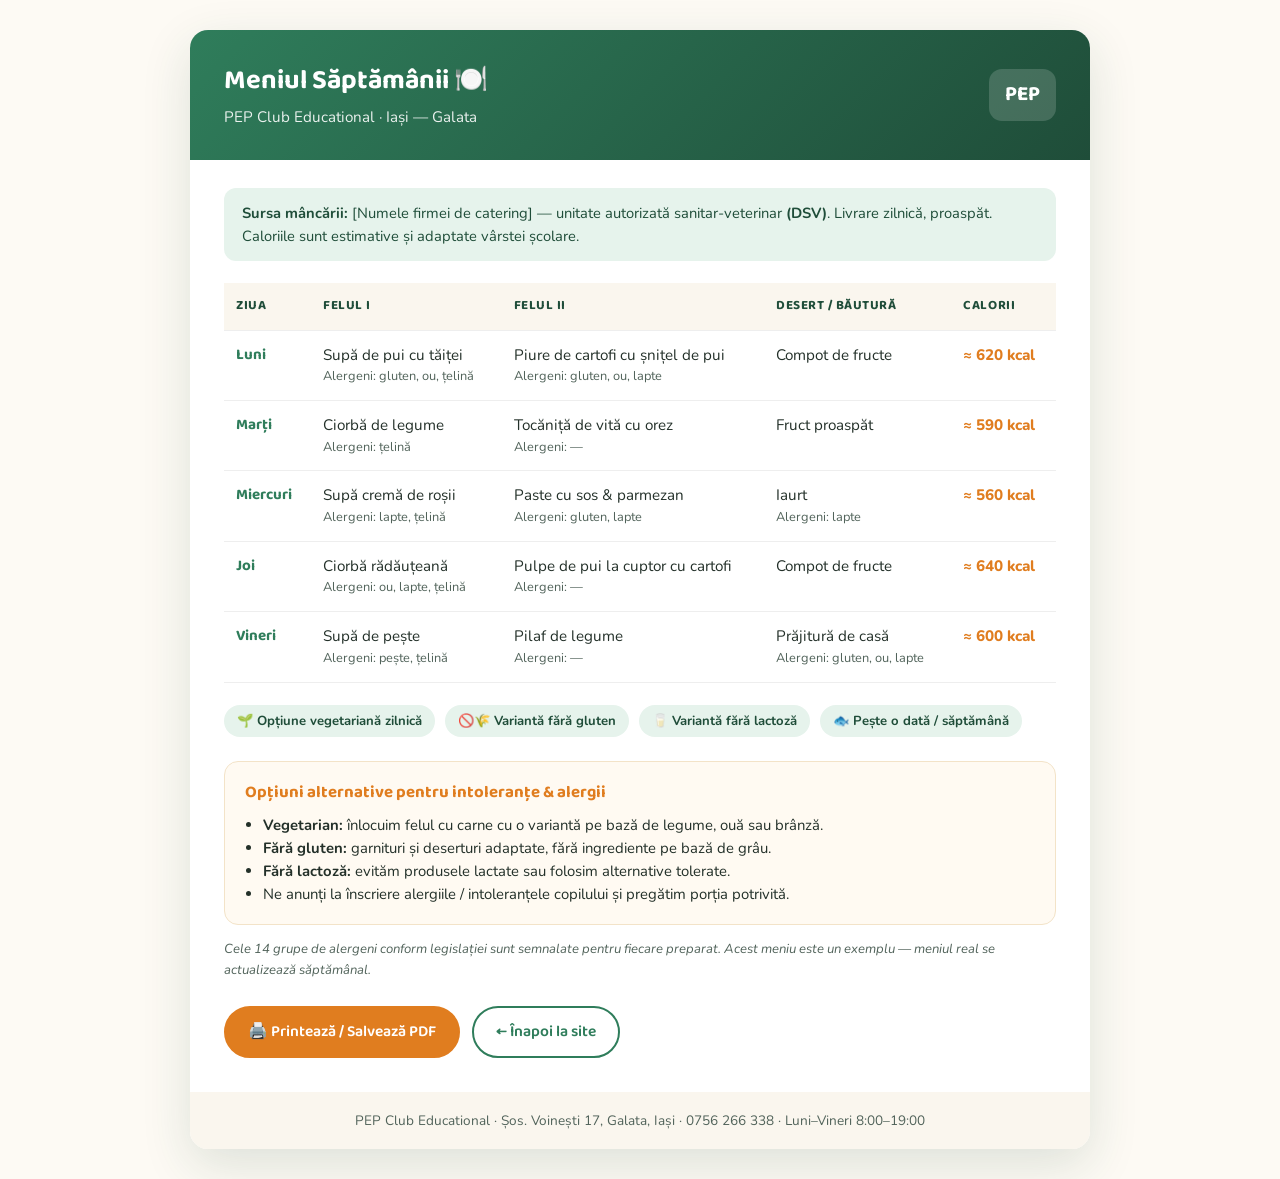
==== meniu-saptamana.html @ 56aa3b9d "Site de prezentare PEP Club Educational Iași Website static (HTML/CSS/JS) pregătit pentru Vercel: - " ====
<!DOCTYPE html>
<html lang="ro">
<head>
  <meta charset="UTF-8" />
  <meta name="viewport" content="width=device-width, initial-scale=1.0" />
  <title>Meniul Săptămânii — PEP Club Educational Iași</title>
  <link href="https://fonts.googleapis.com/css2?family=Baloo+2:wght@500;600;700;800&family=Nunito:wght@400;600;700;800&display=swap" rel="stylesheet" />
  <style>
    :root{ --green:#2f7d5b; --green-d:#1f4d39; --green-100:#e6f3ec; --accent:#e07d1f; --cream:#fdfaf4; --ink:#233029; --ink-soft:#51635a; }
    *{box-sizing:border-box;margin:0;padding:0;}
    body{font-family:"Nunito",system-ui,sans-serif;color:var(--ink);background:var(--cream);line-height:1.55;padding:30px 18px;}
    .sheet{max-width:900px;margin:0 auto;background:#fff;border-radius:18px;box-shadow:0 16px 50px rgba(31,77,57,.14);overflow:hidden;}
    .head{background:linear-gradient(135deg,var(--green),var(--green-d));color:#fff;padding:30px 34px;display:flex;justify-content:space-between;align-items:center;flex-wrap:wrap;gap:14px;}
    .head h1{font-family:"Baloo 2",sans-serif;font-size:1.7rem;}
    .head p{opacity:.9;font-size:.95rem;margin-top:4px;}
    .logo{font-family:"Baloo 2",sans-serif;font-weight:700;font-size:1.3rem;background:rgba(255,255,255,.16);padding:10px 16px;border-radius:13px;}
    .body{padding:28px 34px 34px;}
    .src{background:var(--green-100);border-radius:12px;padding:14px 18px;font-size:.92rem;margin-bottom:22px;color:var(--green-d);}
    .src strong{color:var(--green-d);}
    table{width:100%;border-collapse:collapse;font-size:.95rem;}
    th,td{text-align:left;padding:13px 12px;vertical-align:top;border-bottom:1px solid #eee;}
    th{font-family:"Baloo 2",sans-serif;color:var(--green-d);background:#faf6ee;font-size:.82rem;text-transform:uppercase;letter-spacing:.04em;}
    td.day{font-family:"Baloo 2",sans-serif;font-weight:700;color:var(--green);white-space:nowrap;}
    td.kcal{font-weight:800;color:var(--accent);white-space:nowrap;}
    .alg{font-size:.8rem;color:var(--ink-soft);}
    .legend{display:flex;flex-wrap:wrap;gap:10px;margin-top:22px;}
    .badge{background:var(--green-100);color:var(--green-d);font-weight:700;font-size:.82rem;padding:6px 13px;border-radius:100px;}
    .alt{margin-top:24px;background:#fffaf2;border:1px solid #f3e3c8;border-radius:14px;padding:18px 20px;}
    .alt h3{font-family:"Baloo 2",sans-serif;color:var(--accent);margin-bottom:8px;font-size:1.05rem;}
    .alt ul{margin-left:18px;font-size:.93rem;}
    .actions{display:flex;gap:12px;flex-wrap:wrap;margin-top:26px;}
    .btn{font-family:"Baloo 2",sans-serif;font-weight:600;padding:12px 22px;border-radius:100px;border:2px solid var(--green);cursor:pointer;text-decoration:none;font-size:.98rem;}
    .btn-fill{background:var(--accent);border-color:var(--accent);color:#fff;}
    .btn-ghost{background:#fff;color:var(--green);}
    .foot{padding:18px 34px;background:#faf6ee;color:var(--ink-soft);font-size:.85rem;text-align:center;}
    .note{font-size:.82rem;color:var(--ink-soft);margin-top:14px;font-style:italic;}
    @media print{ body{background:#fff;padding:0;} .sheet{box-shadow:none;border-radius:0;} .actions{display:none;} }
  </style>
</head>
<body>
  <div class="sheet">
    <div class="head">
      <div>
        <h1>Meniul Săptămânii 🍽️</h1>
        <p>PEP Club Educational · Iași — Galata</p>
      </div>
      <div class="logo">PEP</div>
    </div>

    <div class="body">
      <div class="src">
        <strong>Sursa mâncării:</strong> [Numele firmei de catering] — unitate autorizată sanitar-veterinar <strong>(DSV)</strong>. Livrare zilnică, proaspăt. Caloriile sunt estimative și adaptate vârstei școlare.
      </div>

      <table>
        <thead>
          <tr>
            <th>Ziua</th>
            <th>Felul I</th>
            <th>Felul II</th>
            <th>Desert / Băutură</th>
            <th>Calorii</th>
          </tr>
        </thead>
        <tbody>
          <tr>
            <td class="day">Luni</td>
            <td>Supă de pui cu tăiței<div class="alg">Alergeni: gluten, ou, țelină</div></td>
            <td>Piure de cartofi cu șnițel de pui<div class="alg">Alergeni: gluten, ou, lapte</div></td>
            <td>Compot de fructe</td>
            <td class="kcal">≈ 620 kcal</td>
          </tr>
          <tr>
            <td class="day">Marți</td>
            <td>Ciorbă de legume<div class="alg">Alergeni: țelină</div></td>
            <td>Tocăniță de vită cu orez<div class="alg">Alergeni: —</div></td>
            <td>Fruct proaspăt</td>
            <td class="kcal">≈ 590 kcal</td>
          </tr>
          <tr>
            <td class="day">Miercuri</td>
            <td>Supă cremă de roșii<div class="alg">Alergeni: lapte, țelină</div></td>
            <td>Paste cu sos &amp; parmezan<div class="alg">Alergeni: gluten, lapte</div></td>
            <td>Iaurt<div class="alg">Alergeni: lapte</div></td>
            <td class="kcal">≈ 560 kcal</td>
          </tr>
          <tr>
            <td class="day">Joi</td>
            <td>Ciorbă rădăuțeană<div class="alg">Alergeni: ou, lapte, țelină</div></td>
            <td>Pulpe de pui la cuptor cu cartofi<div class="alg">Alergeni: —</div></td>
            <td>Compot de fructe</td>
            <td class="kcal">≈ 640 kcal</td>
          </tr>
          <tr>
            <td class="day">Vineri</td>
            <td>Supă de pește<div class="alg">Alergeni: pește, țelină</div></td>
            <td>Pilaf de legume<div class="alg">Alergeni: —</div></td>
            <td>Prăjitură de casă<div class="alg">Alergeni: gluten, ou, lapte</div></td>
            <td class="kcal">≈ 600 kcal</td>
          </tr>
        </tbody>
      </table>

      <div class="legend">
        <span class="badge">🌱 Opțiune vegetariană zilnică</span>
        <span class="badge">🚫🌾 Variantă fără gluten</span>
        <span class="badge">🥛 Variantă fără lactoză</span>
        <span class="badge">🐟 Pește o dată / săptămână</span>
      </div>

      <div class="alt">
        <h3>Opțiuni alternative pentru intoleranțe &amp; alergii</h3>
        <ul>
          <li><strong>Vegetarian:</strong> înlocuim felul cu carne cu o variantă pe bază de legume, ouă sau brânză.</li>
          <li><strong>Fără gluten:</strong> garnituri și deserturi adaptate, fără ingrediente pe bază de grâu.</li>
          <li><strong>Fără lactoză:</strong> evităm produsele lactate sau folosim alternative tolerate.</li>
          <li>Ne anunți la înscriere alergiile / intoleranțele copilului și pregătim porția potrivită.</li>
        </ul>
      </div>

      <p class="note">Cele 14 grupe de alergeni conform legislației sunt semnalate pentru fiecare preparat. Acest meniu este un exemplu — meniul real se actualizează săptămânal.</p>

      <div class="actions">
        <a href="javascript:window.print()" class="btn btn-fill">🖨️ Printează / Salvează PDF</a>
        <a href="index.html" class="btn btn-ghost">← Înapoi la site</a>
      </div>
    </div>

    <div class="foot">
      PEP Club Educational · Șos. Voinești 17, Galata, Iași · 0756 266 338 · Luni–Vineri 8:00–19:00
    </div>
  </div>
</body>
</html>
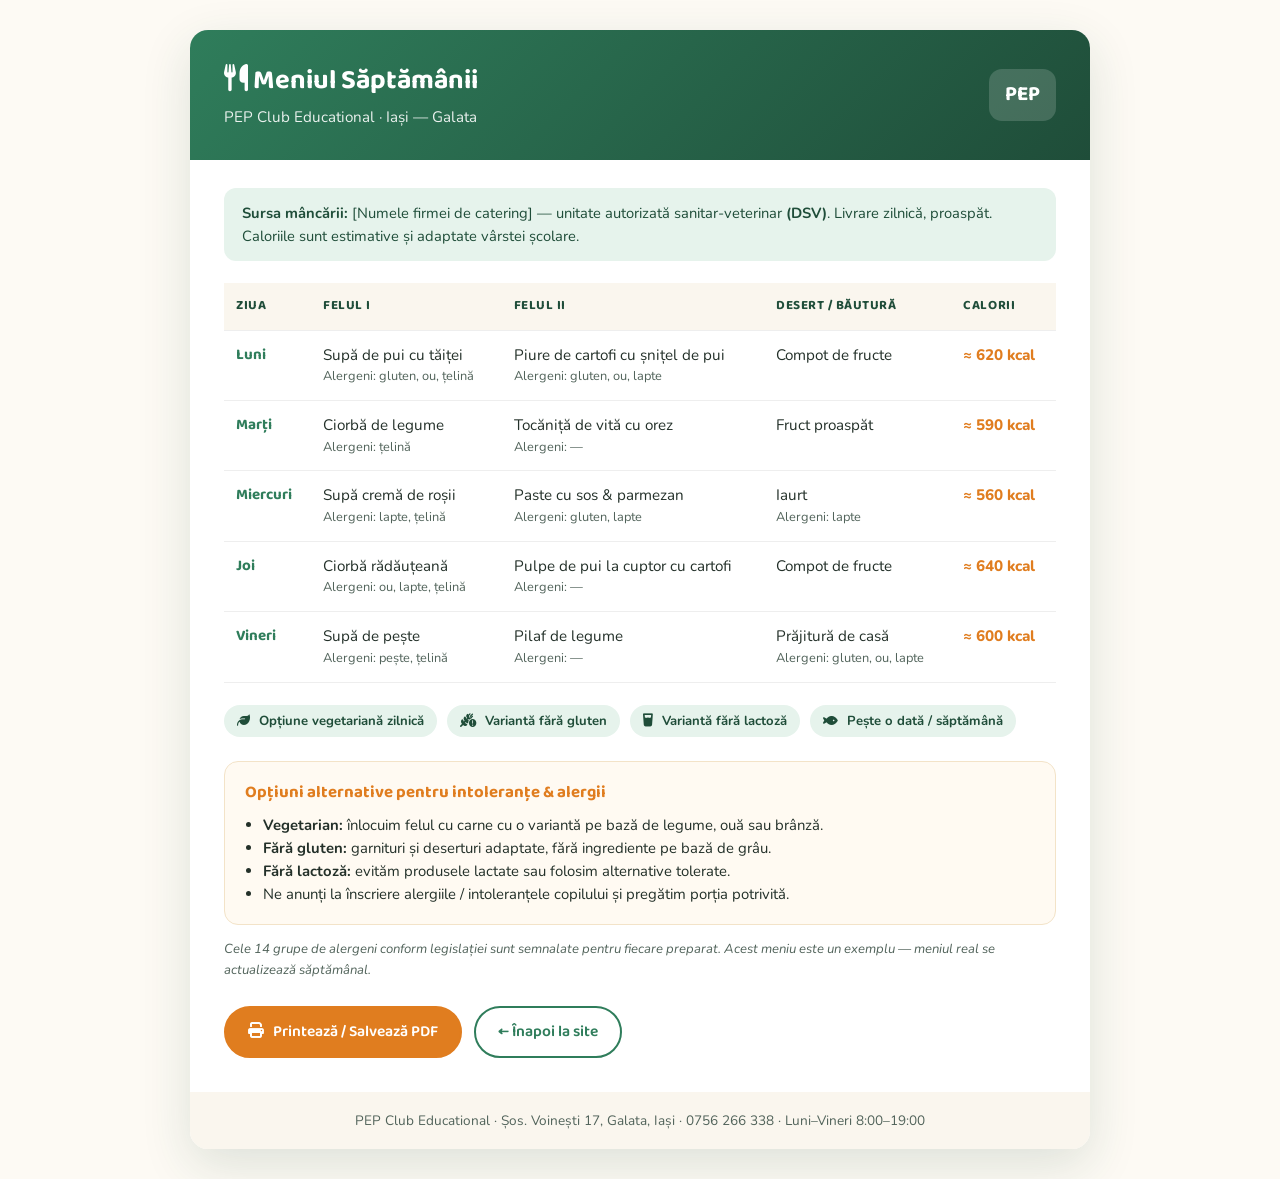
==== commit 84d05ed6: "Înlocuiește emoji cu iconuri clasice (Font Awesome) + font Baloo 2 - toate emoji-urile din index.htm" ====
--- a/meniu-saptamana.html
+++ b/meniu-saptamana.html
@@ -5,6 +5,7 @@
   <meta name="viewport" content="width=device-width, initial-scale=1.0" />
   <title>Meniul Săptămânii — PEP Club Educational Iași</title>
   <link href="https://fonts.googleapis.com/css2?family=Baloo+2:wght@500;600;700;800&family=Nunito:wght@400;600;700;800&display=swap" rel="stylesheet" />
+  <link rel="stylesheet" href="https://cdnjs.cloudflare.com/ajax/libs/font-awesome/6.5.2/css/all.min.css" referrerpolicy="no-referrer" />
   <style>
     :root{ --green:#2f7d5b; --green-d:#1f4d39; --green-100:#e6f3ec; --accent:#e07d1f; --cream:#fdfaf4; --ink:#233029; --ink-soft:#51635a; }
     *{box-sizing:border-box;margin:0;padding:0;}
@@ -25,6 +26,7 @@
     .alg{font-size:.8rem;color:var(--ink-soft);}
     .legend{display:flex;flex-wrap:wrap;gap:10px;margin-top:22px;}
     .badge{background:var(--green-100);color:var(--green-d);font-weight:700;font-size:.82rem;padding:6px 13px;border-radius:100px;}
+    .badge i{margin-right:5px;} .btn i{margin-right:6px;}
     .alt{margin-top:24px;background:#fffaf2;border:1px solid #f3e3c8;border-radius:14px;padding:18px 20px;}
     .alt h3{font-family:"Baloo 2",sans-serif;color:var(--accent);margin-bottom:8px;font-size:1.05rem;}
     .alt ul{margin-left:18px;font-size:.93rem;}
@@ -41,7 +43,7 @@
   <div class="sheet">
     <div class="head">
       <div>
-        <h1>Meniul Săptămânii 🍽️</h1>
+        <h1><i class="fa-solid fa-utensils"></i> Meniul Săptămânii</h1>
         <p>PEP Club Educational · Iași — Galata</p>
       </div>
       <div class="logo">PEP</div>
@@ -102,10 +104,10 @@
       </table>
 
       <div class="legend">
-        <span class="badge">🌱 Opțiune vegetariană zilnică</span>
-        <span class="badge">🚫🌾 Variantă fără gluten</span>
-        <span class="badge">🥛 Variantă fără lactoză</span>
-        <span class="badge">🐟 Pește o dată / săptămână</span>
+        <span class="badge"><i class="fa-solid fa-leaf"></i> Opțiune vegetariană zilnică</span>
+        <span class="badge"><i class="fa-solid fa-wheat-awn-circle-exclamation"></i> Variantă fără gluten</span>
+        <span class="badge"><i class="fa-solid fa-glass-water"></i> Variantă fără lactoză</span>
+        <span class="badge"><i class="fa-solid fa-fish"></i> Pește o dată / săptămână</span>
       </div>
 
       <div class="alt">
@@ -121,7 +123,7 @@
       <p class="note">Cele 14 grupe de alergeni conform legislației sunt semnalate pentru fiecare preparat. Acest meniu este un exemplu — meniul real se actualizează săptămânal.</p>
 
       <div class="actions">
-        <a href="javascript:window.print()" class="btn btn-fill">🖨️ Printează / Salvează PDF</a>
+        <a href="javascript:window.print()" class="btn btn-fill"><i class="fa-solid fa-print"></i> Printează / Salvează PDF</a>
         <a href="index.html" class="btn btn-ghost">← Înapoi la site</a>
       </div>
     </div>
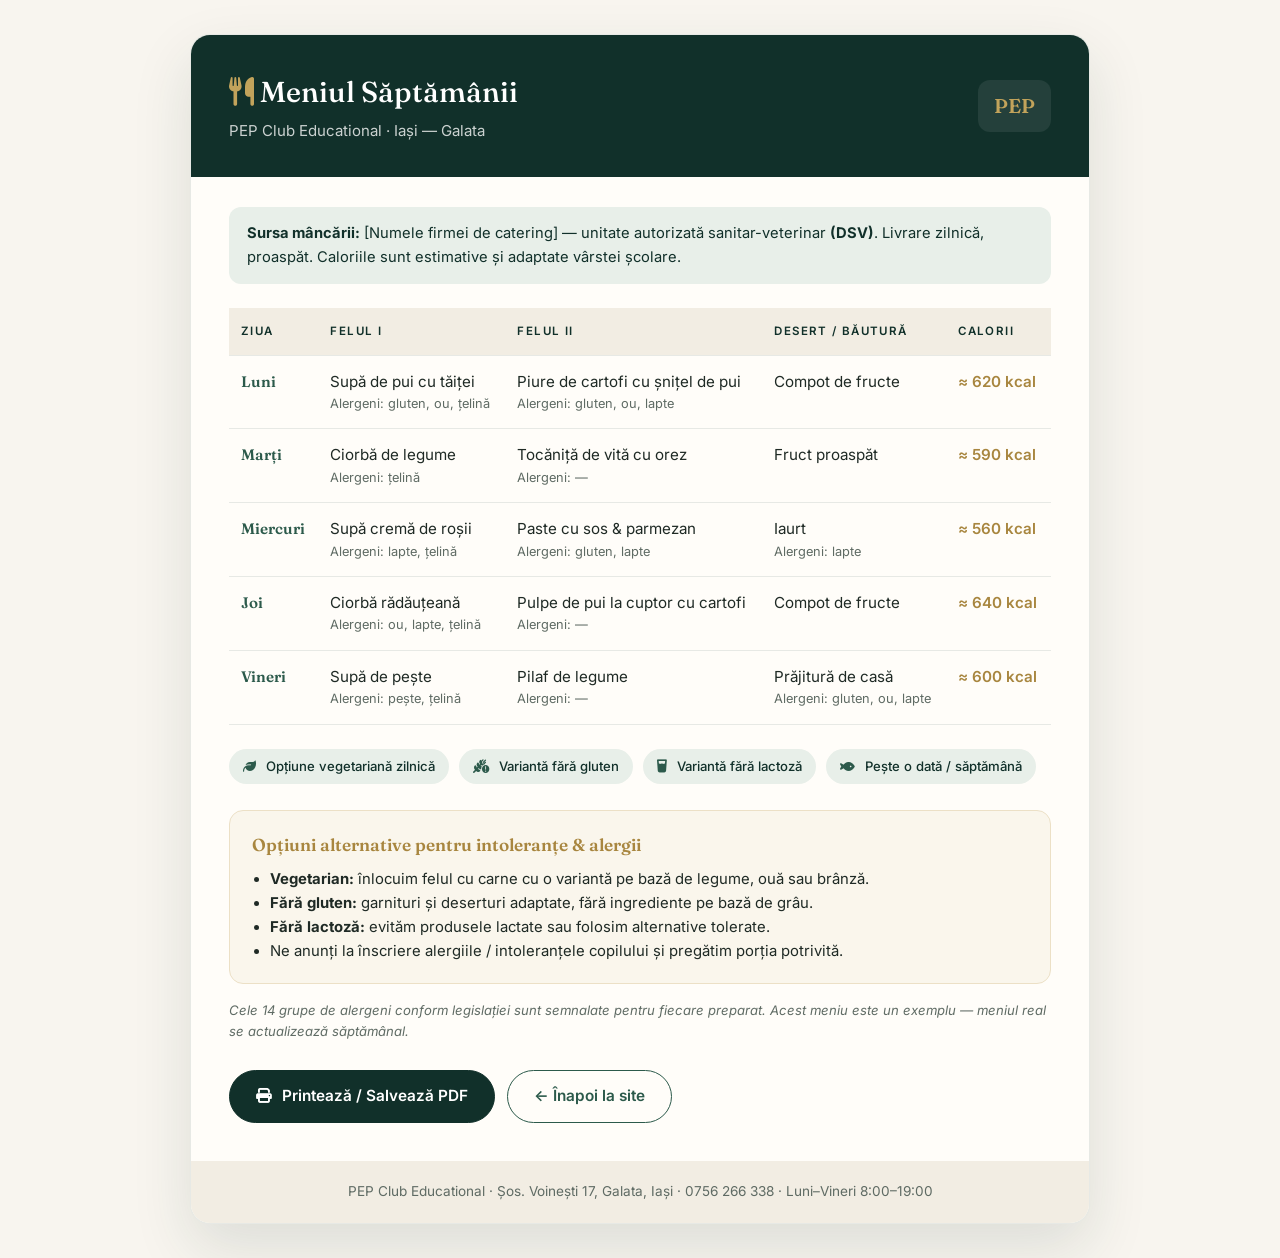
==== commit ca345b8e: "Redesign premium: paletă pin/ivoriu/auriu, serif Fraunces, responsive extins - paletă restrânsă și p" ====
--- a/meniu-saptamana.html
+++ b/meniu-saptamana.html
@@ -4,39 +4,43 @@
   <meta charset="UTF-8" />
   <meta name="viewport" content="width=device-width, initial-scale=1.0" />
   <title>Meniul Săptămânii — PEP Club Educational Iași</title>
-  <link href="https://fonts.googleapis.com/css2?family=Baloo+2:wght@500;600;700;800&family=Nunito:wght@400;600;700;800&display=swap" rel="stylesheet" />
+  <link href="https://fonts.googleapis.com/css2?family=Fraunces:opsz,wght@9..144,400;9..144,500;9..144,600&family=Inter:wght@400;500;600;700&display=swap" rel="stylesheet" />
   <link rel="stylesheet" href="https://cdnjs.cloudflare.com/ajax/libs/font-awesome/6.5.2/css/all.min.css" referrerpolicy="no-referrer" />
   <style>
-    :root{ --green:#2f7d5b; --green-d:#1f4d39; --green-100:#e6f3ec; --accent:#e07d1f; --cream:#fdfaf4; --ink:#233029; --ink-soft:#51635a; }
+    :root{ --green:#2c5a4b; --green-d:#11302a; --green-100:#e8efe9; --accent:#a8863f; --gold:#c2a35b; --cream:#f8f5ef; --ink:#1f2a25; --ink-soft:#5f6b64; --line:rgba(23,61,51,.10); --ff:"Inter",system-ui,sans-serif; --ff-d:"Fraunces",Georgia,serif; }
     *{box-sizing:border-box;margin:0;padding:0;}
-    body{font-family:"Nunito",system-ui,sans-serif;color:var(--ink);background:var(--cream);line-height:1.55;padding:30px 18px;}
-    .sheet{max-width:900px;margin:0 auto;background:#fff;border-radius:18px;box-shadow:0 16px 50px rgba(31,77,57,.14);overflow:hidden;}
-    .head{background:linear-gradient(135deg,var(--green),var(--green-d));color:#fff;padding:30px 34px;display:flex;justify-content:space-between;align-items:center;flex-wrap:wrap;gap:14px;}
-    .head h1{font-family:"Baloo 2",sans-serif;font-size:1.7rem;}
-    .head p{opacity:.9;font-size:.95rem;margin-top:4px;}
-    .logo{font-family:"Baloo 2",sans-serif;font-weight:700;font-size:1.3rem;background:rgba(255,255,255,.16);padding:10px 16px;border-radius:13px;}
-    .body{padding:28px 34px 34px;}
-    .src{background:var(--green-100);border-radius:12px;padding:14px 18px;font-size:.92rem;margin-bottom:22px;color:var(--green-d);}
+    body{font-family:var(--ff);color:var(--ink);background:var(--cream);line-height:1.6;padding:34px 18px;}
+    .sheet{max-width:900px;margin:0 auto;background:#fffdf9;border:1px solid var(--line);border-radius:20px;box-shadow:0 24px 60px rgba(23,61,51,.12);overflow:hidden;}
+    .head{background:var(--green-d);color:#fff;padding:34px 38px;display:flex;justify-content:space-between;align-items:center;flex-wrap:wrap;gap:14px;}
+    .head h1{font-family:var(--ff-d);font-weight:500;font-size:1.8rem;}
+    .head h1 i{color:var(--gold);}
+    .head p{opacity:.78;font-size:.94rem;margin-top:4px;}
+    .logo{font-family:var(--ff-d);font-weight:600;font-size:1.25rem;color:var(--gold);background:rgba(255,255,255,.08);padding:10px 16px;border-radius:12px;}
+    .body{padding:30px 38px 38px;}
+    .src{background:var(--green-100);border-radius:12px;padding:15px 18px;font-size:.92rem;margin-bottom:24px;color:var(--green-d);}
     .src strong{color:var(--green-d);}
     table{width:100%;border-collapse:collapse;font-size:.95rem;}
-    th,td{text-align:left;padding:13px 12px;vertical-align:top;border-bottom:1px solid #eee;}
-    th{font-family:"Baloo 2",sans-serif;color:var(--green-d);background:#faf6ee;font-size:.82rem;text-transform:uppercase;letter-spacing:.04em;}
-    td.day{font-family:"Baloo 2",sans-serif;font-weight:700;color:var(--green);white-space:nowrap;}
-    td.kcal{font-weight:800;color:var(--accent);white-space:nowrap;}
+    th,td{text-align:left;padding:14px 12px;vertical-align:top;border-bottom:1px solid var(--line);}
+    th{font-family:var(--ff);font-weight:600;color:var(--green-d);background:#f2ede3;font-size:.72rem;text-transform:uppercase;letter-spacing:.12em;}
+    td.day{font-family:var(--ff-d);font-weight:600;color:var(--green);white-space:nowrap;}
+    td.kcal{font-weight:600;color:var(--accent);white-space:nowrap;}
     .alg{font-size:.8rem;color:var(--ink-soft);}
-    .legend{display:flex;flex-wrap:wrap;gap:10px;margin-top:22px;}
-    .badge{background:var(--green-100);color:var(--green-d);font-weight:700;font-size:.82rem;padding:6px 13px;border-radius:100px;}
-    .badge i{margin-right:5px;} .btn i{margin-right:6px;}
-    .alt{margin-top:24px;background:#fffaf2;border:1px solid #f3e3c8;border-radius:14px;padding:18px 20px;}
-    .alt h3{font-family:"Baloo 2",sans-serif;color:var(--accent);margin-bottom:8px;font-size:1.05rem;}
+    .legend{display:flex;flex-wrap:wrap;gap:10px;margin-top:24px;}
+    .badge{background:var(--green-100);color:var(--green-d);font-weight:500;font-size:.82rem;padding:7px 14px;border-radius:100px;}
+    .badge i{margin-right:6px;color:var(--green);} .btn i{margin-right:7px;}
+    .alt{margin-top:26px;background:#faf6ec;border:1px solid #ece0c6;border-radius:14px;padding:20px 22px;}
+    .alt h3{font-family:var(--ff-d);font-weight:600;color:var(--accent);margin-bottom:10px;font-size:1.08rem;}
     .alt ul{margin-left:18px;font-size:.93rem;}
-    .actions{display:flex;gap:12px;flex-wrap:wrap;margin-top:26px;}
-    .btn{font-family:"Baloo 2",sans-serif;font-weight:600;padding:12px 22px;border-radius:100px;border:2px solid var(--green);cursor:pointer;text-decoration:none;font-size:.98rem;}
-    .btn-fill{background:var(--accent);border-color:var(--accent);color:#fff;}
-    .btn-ghost{background:#fff;color:var(--green);}
-    .foot{padding:18px 34px;background:#faf6ee;color:var(--ink-soft);font-size:.85rem;text-align:center;}
-    .note{font-size:.82rem;color:var(--ink-soft);margin-top:14px;font-style:italic;}
-    @media print{ body{background:#fff;padding:0;} .sheet{box-shadow:none;border-radius:0;} .actions{display:none;} }
+    .actions{display:flex;gap:12px;flex-wrap:wrap;margin-top:28px;}
+    .btn{font-family:var(--ff);font-weight:600;padding:13px 26px;border-radius:100px;border:1.5px solid var(--green);cursor:pointer;text-decoration:none;font-size:.96rem;transition:.2s;}
+    .btn-fill{background:var(--green-d);border-color:var(--green-d);color:#fff;}
+    .btn-fill:hover{background:#0c241f;}
+    .btn-ghost{background:#fffdf9;color:var(--green);}
+    .btn-ghost:hover{background:var(--green-100);}
+    .foot{padding:20px 38px;background:#f2ede3;color:var(--ink-soft);font-size:.85rem;text-align:center;}
+    .note{font-size:.82rem;color:var(--ink-soft);margin-top:16px;font-style:italic;}
+    @media (max-width:540px){ body{padding:14px 8px;} .head,.body,.foot{padding-left:22px;padding-right:22px;} th,td{padding:11px 8px;font-size:.88rem;} .actions .btn{flex:1;text-align:center;justify-content:center;} }
+    @media print{ body{background:#fff;padding:0;} .sheet{box-shadow:none;border:0;border-radius:0;} .actions{display:none;} }
   </style>
 </head>
 <body>
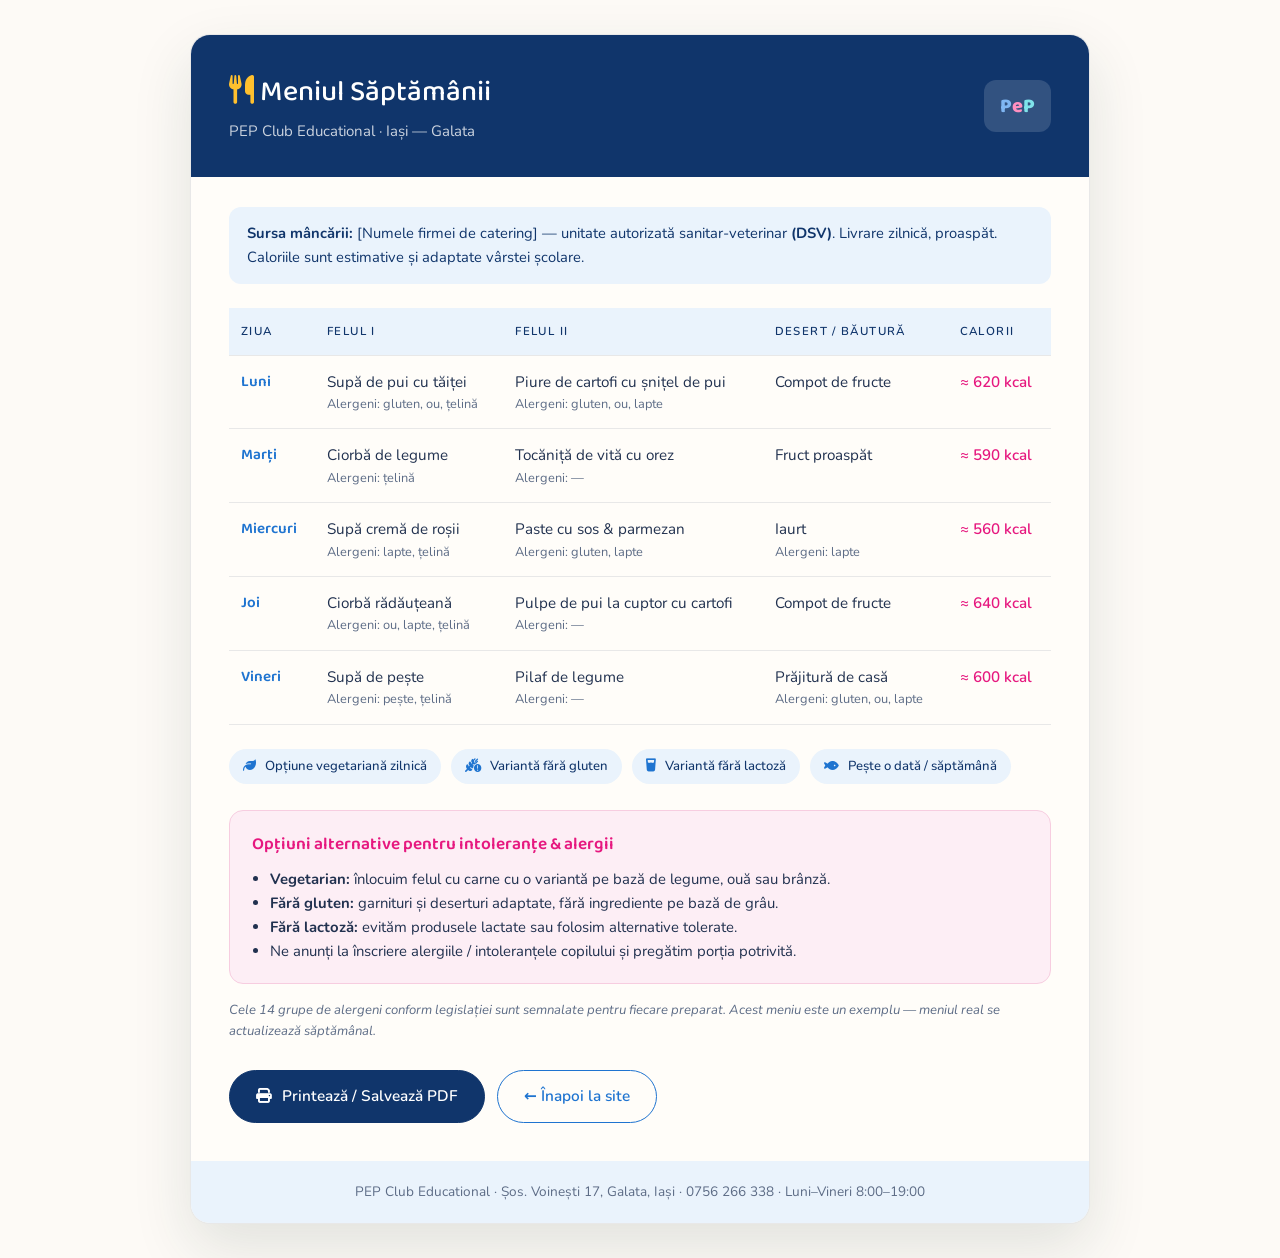
==== commit 8197d04b: "Adaugă imagini foto și ajustări design la pagini Co-Authored-By: Claude Opus 4.8 (1M context) <norep" ====
--- a/meniu-saptamana.html
+++ b/meniu-saptamana.html
@@ -4,10 +4,10 @@
   <meta charset="UTF-8" />
   <meta name="viewport" content="width=device-width, initial-scale=1.0" />
   <title>Meniul Săptămânii — PEP Club Educational Iași</title>
-  <link href="https://fonts.googleapis.com/css2?family=Fraunces:opsz,wght@9..144,400;9..144,500;9..144,600&family=Inter:wght@400;500;600;700&display=swap" rel="stylesheet" />
+  <link href="https://fonts.googleapis.com/css2?family=Baloo+2:wght@500;600;700;800&family=Nunito:wght@400;500;600;700;800&display=swap" rel="stylesheet" />
   <link rel="stylesheet" href="https://cdnjs.cloudflare.com/ajax/libs/font-awesome/6.5.2/css/all.min.css" referrerpolicy="no-referrer" />
   <style>
-    :root{ --green:#2c5a4b; --green-d:#11302a; --green-100:#e8efe9; --accent:#a8863f; --gold:#c2a35b; --cream:#f8f5ef; --ink:#1f2a25; --ink-soft:#5f6b64; --line:rgba(23,61,51,.10); --ff:"Inter",system-ui,sans-serif; --ff-d:"Fraunces",Georgia,serif; }
+    :root{ --green:#1f74d0; --green-d:#10356b; --green-100:#eaf3fc; --accent:#e6187f; --gold:#ffc02e; --cream:#fdfaf6; --ink:#21314f; --ink-soft:#5d6c86; --line:rgba(33,49,79,.10); --ff:"Nunito",system-ui,sans-serif; --ff-d:"Baloo 2","Nunito",sans-serif; }
     *{box-sizing:border-box;margin:0;padding:0;}
     body{font-family:var(--ff);color:var(--ink);background:var(--cream);line-height:1.6;padding:34px 18px;}
     .sheet{max-width:900px;margin:0 auto;background:#fffdf9;border:1px solid var(--line);border-radius:20px;box-shadow:0 24px 60px rgba(23,61,51,.12);overflow:hidden;}
@@ -15,20 +15,21 @@
     .head h1{font-family:var(--ff-d);font-weight:500;font-size:1.8rem;}
     .head h1 i{color:var(--gold);}
     .head p{opacity:.78;font-size:.94rem;margin-top:4px;}
-    .logo{font-family:var(--ff-d);font-weight:600;font-size:1.25rem;color:var(--gold);background:rgba(255,255,255,.08);padding:10px 16px;border-radius:12px;}
+    .logo{font-family:var(--ff-d);font-weight:800;font-size:1.25rem;color:#fff;background:rgba(255,255,255,.14);padding:10px 16px;border-radius:12px;}
+    .logo .b{color:#7fb6f2;} .logo .m{color:#ff8fc0;} .logo .t{color:#7fe3ea;}
     .body{padding:30px 38px 38px;}
     .src{background:var(--green-100);border-radius:12px;padding:15px 18px;font-size:.92rem;margin-bottom:24px;color:var(--green-d);}
     .src strong{color:var(--green-d);}
     table{width:100%;border-collapse:collapse;font-size:.95rem;}
     th,td{text-align:left;padding:14px 12px;vertical-align:top;border-bottom:1px solid var(--line);}
-    th{font-family:var(--ff);font-weight:600;color:var(--green-d);background:#f2ede3;font-size:.72rem;text-transform:uppercase;letter-spacing:.12em;}
+    th{font-family:var(--ff);font-weight:600;color:var(--green-d);background:#eaf3fc;font-size:.72rem;text-transform:uppercase;letter-spacing:.12em;}
     td.day{font-family:var(--ff-d);font-weight:600;color:var(--green);white-space:nowrap;}
     td.kcal{font-weight:600;color:var(--accent);white-space:nowrap;}
     .alg{font-size:.8rem;color:var(--ink-soft);}
     .legend{display:flex;flex-wrap:wrap;gap:10px;margin-top:24px;}
     .badge{background:var(--green-100);color:var(--green-d);font-weight:500;font-size:.82rem;padding:7px 14px;border-radius:100px;}
     .badge i{margin-right:6px;color:var(--green);} .btn i{margin-right:7px;}
-    .alt{margin-top:26px;background:#faf6ec;border:1px solid #ece0c6;border-radius:14px;padding:20px 22px;}
+    .alt{margin-top:26px;background:#fdeef5;border:1px solid #f7cde0;border-radius:14px;padding:20px 22px;}
     .alt h3{font-family:var(--ff-d);font-weight:600;color:var(--accent);margin-bottom:10px;font-size:1.08rem;}
     .alt ul{margin-left:18px;font-size:.93rem;}
     .actions{display:flex;gap:12px;flex-wrap:wrap;margin-top:28px;}
@@ -37,7 +38,7 @@
     .btn-fill:hover{background:#0c241f;}
     .btn-ghost{background:#fffdf9;color:var(--green);}
     .btn-ghost:hover{background:var(--green-100);}
-    .foot{padding:20px 38px;background:#f2ede3;color:var(--ink-soft);font-size:.85rem;text-align:center;}
+    .foot{padding:20px 38px;background:#eaf3fc;color:var(--ink-soft);font-size:.85rem;text-align:center;}
     .note{font-size:.82rem;color:var(--ink-soft);margin-top:16px;font-style:italic;}
     @media (max-width:540px){ body{padding:14px 8px;} .head,.body,.foot{padding-left:22px;padding-right:22px;} th,td{padding:11px 8px;font-size:.88rem;} .actions .btn{flex:1;text-align:center;justify-content:center;} }
     @media print{ body{background:#fff;padding:0;} .sheet{box-shadow:none;border:0;border-radius:0;} .actions{display:none;} }
@@ -50,7 +51,7 @@
         <h1><i class="fa-solid fa-utensils"></i> Meniul Săptămânii</h1>
         <p>PEP Club Educational · Iași — Galata</p>
       </div>
-      <div class="logo">PEP</div>
+      <div class="logo"><span class="b">P</span><span class="m">e</span><span class="t">P</span></div>
     </div>
 
     <div class="body">
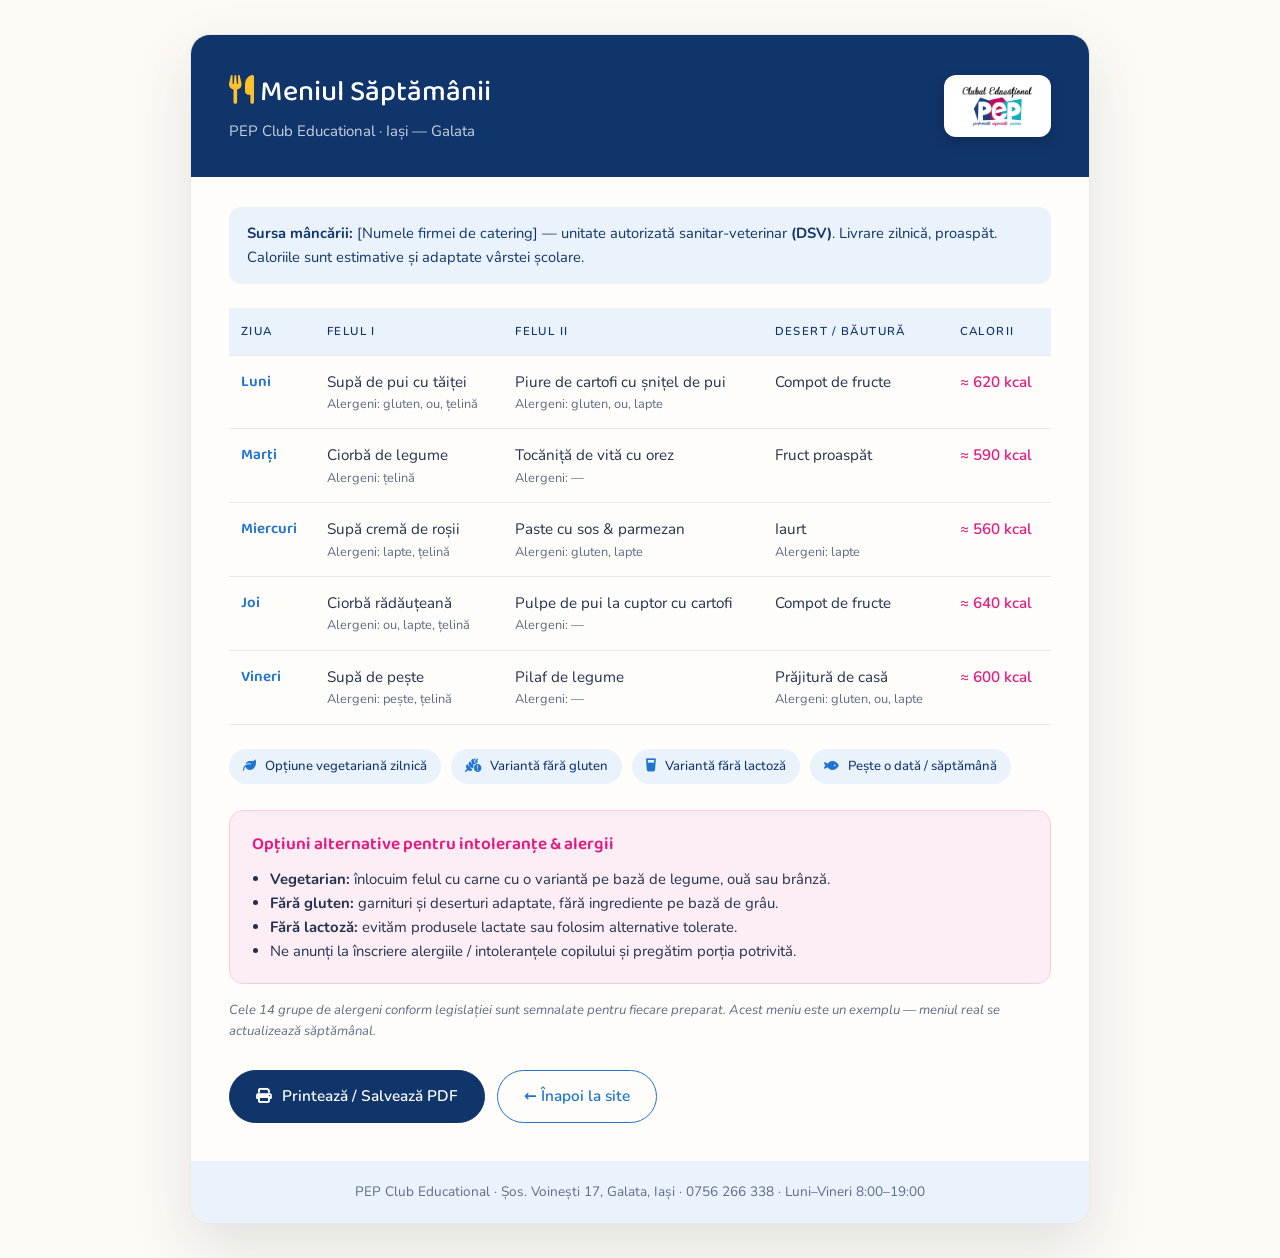
==== commit c90bbabf: "Folosește logoul oficial PEP în header, footer și pagina de meniu Co-Authored-By: Claude Opus 4.8 (1" ====
--- a/meniu-saptamana.html
+++ b/meniu-saptamana.html
@@ -15,8 +15,7 @@
     .head h1{font-family:var(--ff-d);font-weight:500;font-size:1.8rem;}
     .head h1 i{color:var(--gold);}
     .head p{opacity:.78;font-size:.94rem;margin-top:4px;}
-    .logo{font-family:var(--ff-d);font-weight:800;font-size:1.25rem;color:#fff;background:rgba(255,255,255,.14);padding:10px 16px;border-radius:12px;}
-    .logo .b{color:#7fb6f2;} .logo .m{color:#ff8fc0;} .logo .t{color:#7fe3ea;}
+    .logo-img{height:62px;width:auto;background:#fff;padding:9px 13px;border-radius:12px;box-shadow:0 5px 14px rgba(0,0,0,.18);}
     .body{padding:30px 38px 38px;}
     .src{background:var(--green-100);border-radius:12px;padding:15px 18px;font-size:.92rem;margin-bottom:24px;color:var(--green-d);}
     .src strong{color:var(--green-d);}
@@ -51,7 +50,7 @@
         <h1><i class="fa-solid fa-utensils"></i> Meniul Săptămânii</h1>
         <p>PEP Club Educational · Iași — Galata</p>
       </div>
-      <div class="logo"><span class="b">P</span><span class="m">e</span><span class="t">P</span></div>
+      <img class="logo-img" src="assets/img/logo-pep.jpg" alt="Clubul Educational PEP — performanță, experiență, pasiune" />
     </div>
 
     <div class="body">
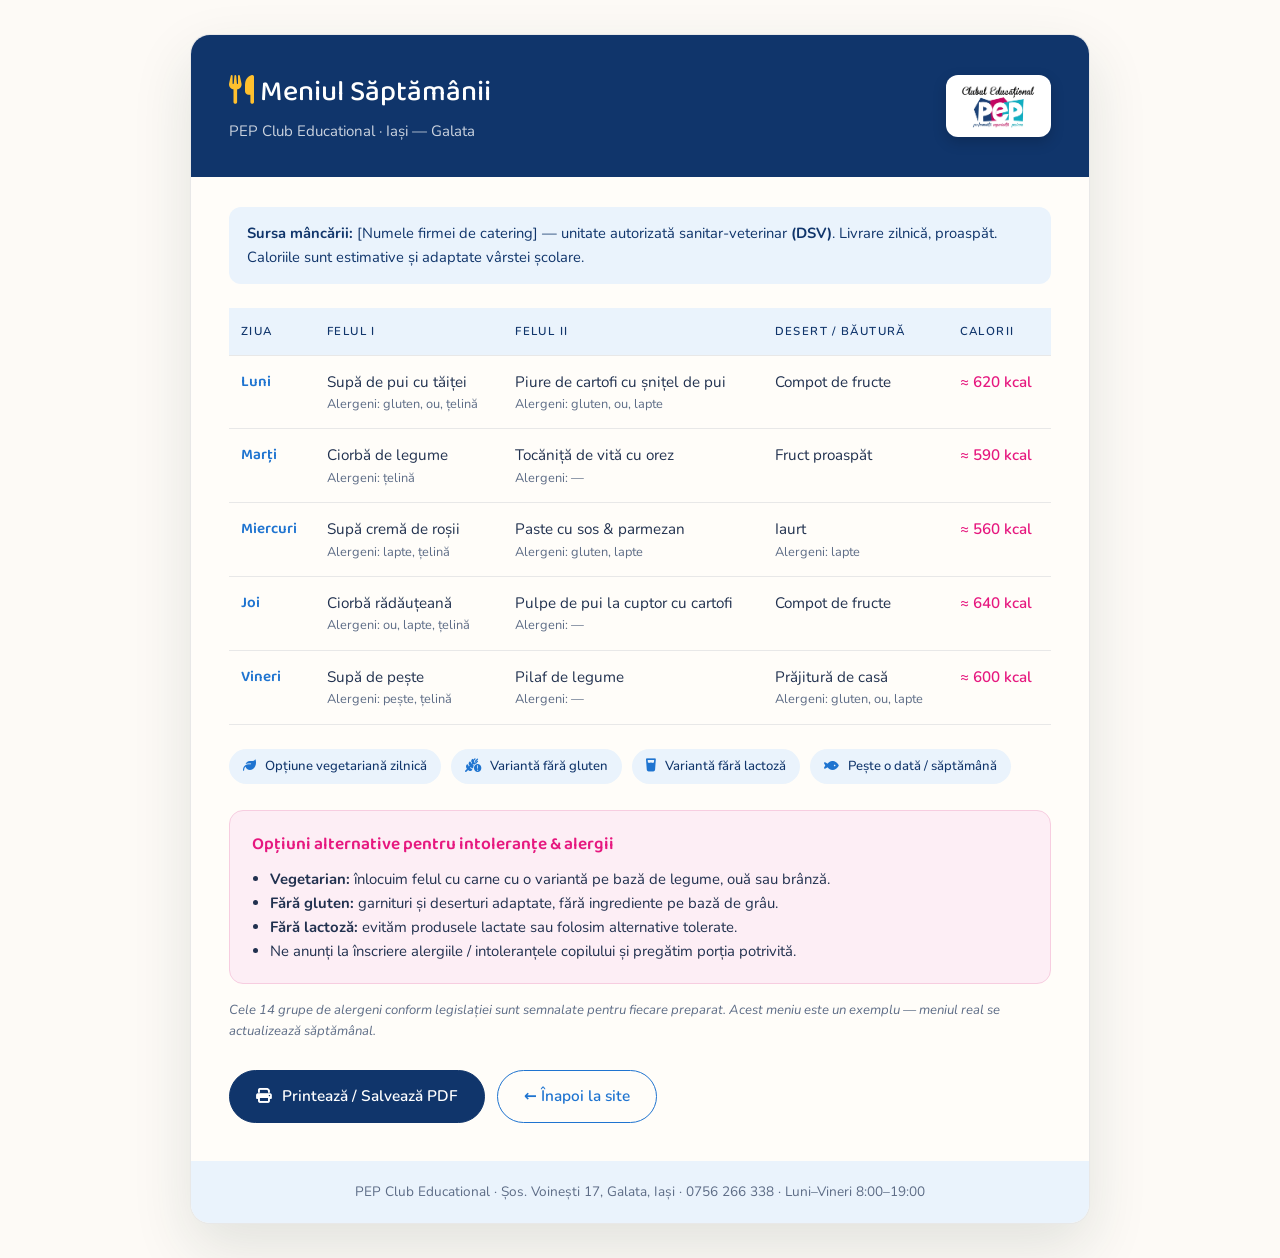
==== commit 52134e53: "Logo cu fundal transparent + rafinări responsive - Logo PNG cu fundal eliminat (transparent) în head" ====
--- a/meniu-saptamana.html
+++ b/meniu-saptamana.html
@@ -19,7 +19,8 @@
     .body{padding:30px 38px 38px;}
     .src{background:var(--green-100);border-radius:12px;padding:15px 18px;font-size:.92rem;margin-bottom:24px;color:var(--green-d);}
     .src strong{color:var(--green-d);}
-    table{width:100%;border-collapse:collapse;font-size:.95rem;}
+    .tbl-wrap{overflow-x:auto;-webkit-overflow-scrolling:touch;}
+    table{width:100%;border-collapse:collapse;font-size:.95rem;min-width:480px;}
     th,td{text-align:left;padding:14px 12px;vertical-align:top;border-bottom:1px solid var(--line);}
     th{font-family:var(--ff);font-weight:600;color:var(--green-d);background:#eaf3fc;font-size:.72rem;text-transform:uppercase;letter-spacing:.12em;}
     td.day{font-family:var(--ff-d);font-weight:600;color:var(--green);white-space:nowrap;}
@@ -50,7 +51,7 @@
         <h1><i class="fa-solid fa-utensils"></i> Meniul Săptămânii</h1>
         <p>PEP Club Educational · Iași — Galata</p>
       </div>
-      <img class="logo-img" src="assets/img/logo-pep.jpg" alt="Clubul Educational PEP — performanță, experiență, pasiune" />
+      <img class="logo-img" src="assets/img/logo-pep.png" alt="Clubul Educational PEP — performanță, experiență, pasiune" />
     </div>
 
     <div class="body">
@@ -58,6 +59,7 @@
         <strong>Sursa mâncării:</strong> [Numele firmei de catering] — unitate autorizată sanitar-veterinar <strong>(DSV)</strong>. Livrare zilnică, proaspăt. Caloriile sunt estimative și adaptate vârstei școlare.
       </div>
 
+      <div class="tbl-wrap">
       <table>
         <thead>
           <tr>
@@ -106,6 +108,7 @@
           </tr>
         </tbody>
       </table>
+      </div>
 
       <div class="legend">
         <span class="badge"><i class="fa-solid fa-leaf"></i> Opțiune vegetariană zilnică</span>
